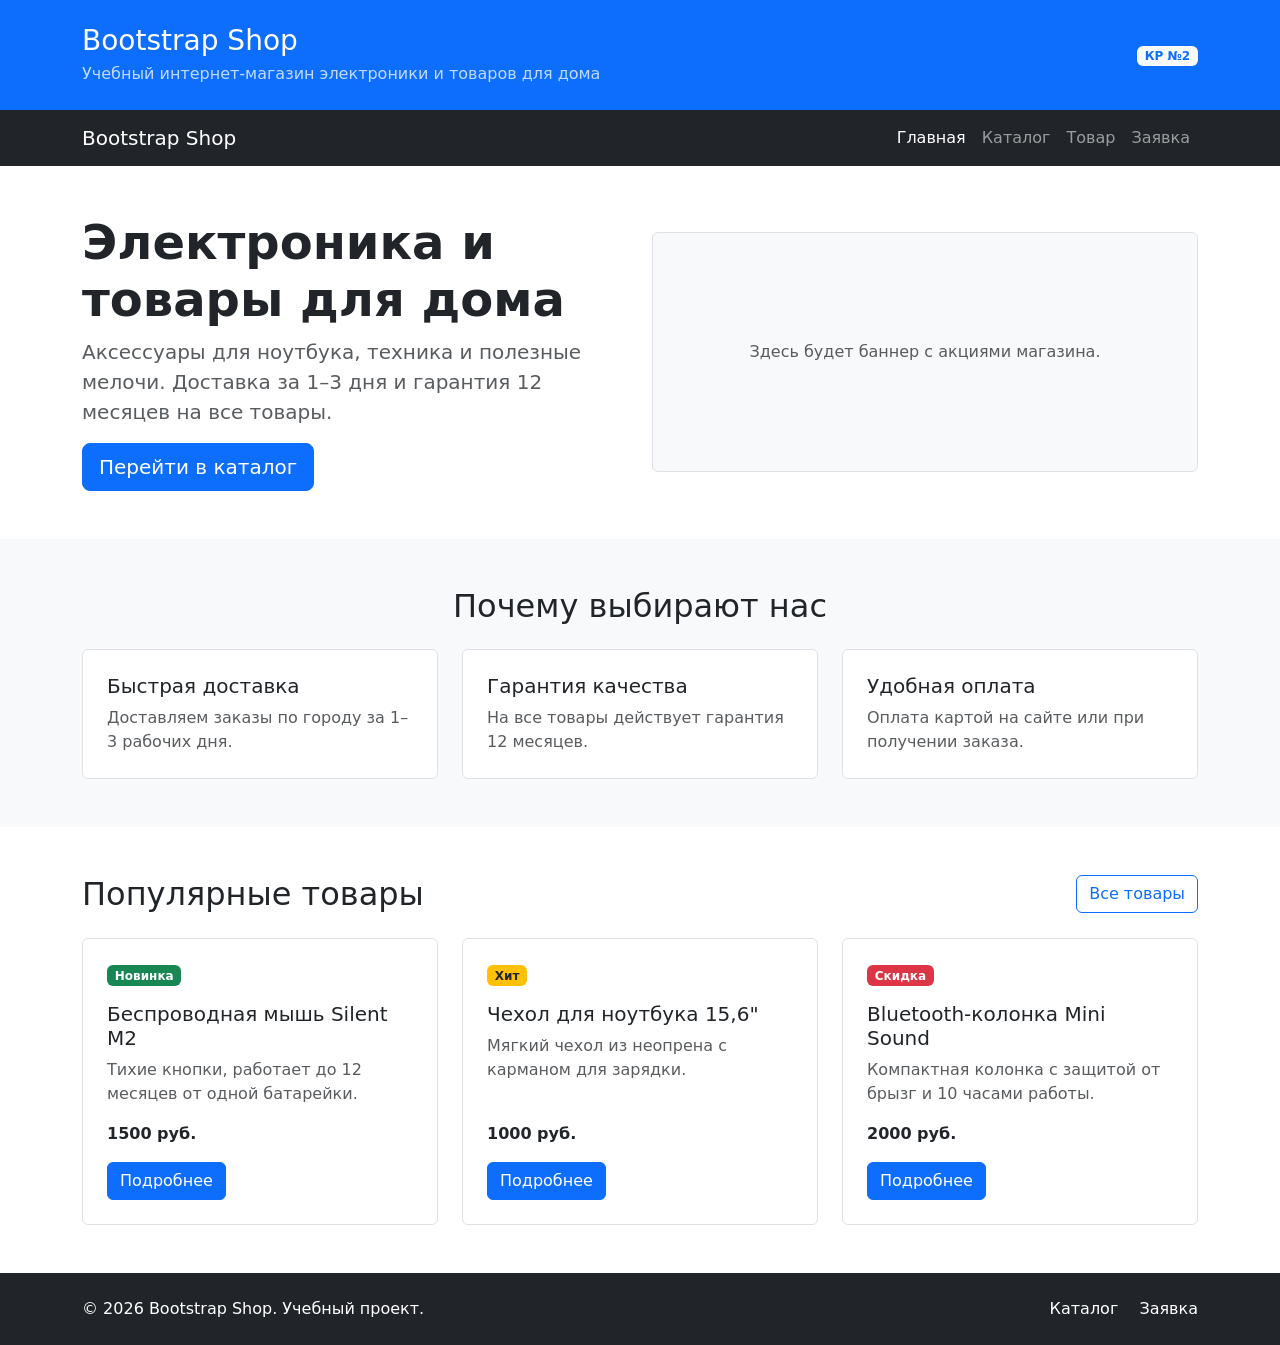
==== index.html @ 1b738519 "feat: create Bootstrap grid homepage" ====
<!DOCTYPE html>
<html lang="ru">
<head>
  <meta charset="UTF-8">
  <meta name="viewport" content="width=device-width, initial-scale=1.0">
  <title>Главная — Bootstrap Shop</title>
  <!-- Bootstrap CSS через CDN -->
  <link
    href="https://cdn.jsdelivr.net/npm/bootstrap@5.3.8/dist/css/bootstrap.min.css"
    rel="stylesheet"
    integrity="sha384-sRIl4kxILFvY47J16cr9ZwB07vP4J8+LH7qKQnuqkuIAvNWLzeN8tE5YBujZqJLB"
    crossorigin="anonymous"
  >
  <!-- Свои стили подключаем после Bootstrap -->
  <link rel="stylesheet" href="css/custom.css">
</head>
<body>
  <!-- Шапка -->
  <header class="bg-primary text-white py-4">
    <div class="container">
      <div class="row align-items-center">
        <div class="col-12 col-md-8">
          <h1 class="h3 mb-1">Bootstrap Shop</h1>
          <p class="mb-0 opacity-75">
            Учебный интернет-магазин электроники и товаров для дома
          </p>
        </div>
        <div class="col-12 col-md-4 text-md-end mt-3 mt-md-0">
          <span class="badge bg-light text-primary">КР №2</span>
        </div>
      </div>
    </div>
  </header>

  <!-- Навигация -->
  <nav class="navbar navbar-expand-lg navbar-dark bg-dark">
    <div class="container">
      <a class="navbar-brand" href="index.html">Bootstrap Shop</a>
      <button
        class="navbar-toggler"
        type="button"
        data-bs-toggle="collapse"
        data-bs-target="#mainNavbar"
        aria-controls="mainNavbar"
        aria-expanded="false"
        aria-label="Переключить навигацию"
      >
        <span class="navbar-toggler-icon"></span>
      </button>
      <div class="collapse navbar-collapse" id="mainNavbar">
        <ul class="navbar-nav ms-auto">
          <li class="nav-item">
            <a class="nav-link active" aria-current="page" href="index.html">Главная</a>
          </li>
          <li class="nav-item">
            <a class="nav-link" href="catalog.html">Каталог</a>
          </li>
          <li class="nav-item">
            <a class="nav-link" href="product.html">Товар</a>
          </li>
          <li class="nav-item">
            <a class="nav-link" href="order.html">Заявка</a>
          </li>
        </ul>
      </div>
    </div>
  </nav>

  <main>
    <!-- Hero-блок: две колонки на больших экранах -->
    <section class="container my-5">
      <div class="row align-items-center g-4">
        <div class="col-12 col-lg-6">
          <h2 class="display-5 fw-bold">Электроника и товары для дома</h2>
          <p class="lead text-muted">
            Аксессуары для ноутбука, техника и полезные мелочи.
            Доставка за 1–3 дня и гарантия 12 месяцев на все товары.
          </p>
          <a class="btn btn-primary btn-lg" href="catalog.html">Перейти в каталог</a>
        </div>
        <div class="col-12 col-lg-6">
          <div class="placeholder-box p-5 bg-light border rounded d-flex align-items-center justify-content-center text-center">
            <p class="mb-0 text-muted">Здесь будет баннер с акциями магазина.</p>
          </div>
        </div>
      </div>
    </section>

    <!-- Преимущества: фон на всю ширину через container-fluid -->
    <section class="container-fluid bg-light py-5 px-0">
      <div class="container">
        <h2 class="text-center mb-4">Почему выбирают нас</h2>
        <div class="row g-4">
          <div class="col-12 col-md-4">
            <div class="p-4 border rounded h-100 bg-white">
              <h3 class="h5">Быстрая доставка</h3>
              <p class="mb-0 text-muted">
                Доставляем заказы по городу за 1–3 рабочих дня.
              </p>
            </div>
          </div>
          <div class="col-12 col-md-4">
            <div class="p-4 border rounded h-100 bg-white">
              <h3 class="h5">Гарантия качества</h3>
              <p class="mb-0 text-muted">
                На все товары действует гарантия 12 месяцев.
              </p>
            </div>
          </div>
          <div class="col-12 col-md-4">
            <div class="p-4 border rounded h-100 bg-white">
              <h3 class="h5">Удобная оплата</h3>
              <p class="mb-0 text-muted">
                Оплата картой на сайте или при получении заказа.
              </p>
            </div>
          </div>
        </div>
      </div>
    </section>

    <!-- Популярные товары: 1, 2 или 3 колонки в зависимости от экрана -->
    <section class="container my-5" id="popular">
      <div class="d-flex flex-wrap gap-2 justify-content-between align-items-center mb-4">
        <h2 class="mb-0">Популярные товары</h2>
        <a class="btn btn-outline-primary" href="catalog.html">Все товары</a>
      </div>
      <div class="row g-4">
        <div class="col-12 col-md-6 col-lg-4">
          <div class="border rounded h-100 p-4 d-flex flex-column">
            <div>
              <span class="badge bg-success mb-3">Новинка</span>
            </div>
            <h3 class="h5">Беспроводная мышь Silent M2</h3>
            <p class="text-muted">
              Тихие кнопки, работает до 12 месяцев от одной батарейки.
            </p>
            <p class="fw-bold mb-3 mt-auto">1500 руб.</p>
            <div>
              <a class="btn btn-primary" href="product.html">Подробнее</a>
            </div>
          </div>
        </div>
        <div class="col-12 col-md-6 col-lg-4">
          <div class="border rounded h-100 p-4 d-flex flex-column">
            <div>
              <span class="badge bg-warning text-dark mb-3">Хит</span>
            </div>
            <h3 class="h5">Чехол для ноутбука 15,6"</h3>
            <p class="text-muted">
              Мягкий чехол из неопрена с карманом для зарядки.
            </p>
            <p class="fw-bold mb-3 mt-auto">1000 руб.</p>
            <div>
              <a class="btn btn-primary" href="product.html">Подробнее</a>
            </div>
          </div>
        </div>
        <div class="col-12 col-md-6 col-lg-4">
          <div class="border rounded h-100 p-4 d-flex flex-column">
            <div>
              <span class="badge bg-danger mb-3">Скидка</span>
            </div>
            <h3 class="h5">Bluetooth-колонка Mini Sound</h3>
            <p class="text-muted">
              Компактная колонка с защитой от брызг и 10 часами работы.
            </p>
            <p class="fw-bold mb-3 mt-auto">2000 руб.</p>
            <div>
              <a class="btn btn-primary" href="product.html">Подробнее</a>
            </div>
          </div>
        </div>
      </div>
    </section>
  </main>

  <!-- Подвал -->
  <footer class="bg-dark text-white py-4 mt-5">
    <div class="container">
      <div class="row align-items-center g-3">
        <div class="col-12 col-md-6">
          <p class="mb-0">&copy; 2026 Bootstrap Shop. Учебный проект.</p>
        </div>
        <div class="col-12 col-md-6 text-md-end">
          <a class="text-white text-decoration-none me-3" href="catalog.html">Каталог</a>
          <a class="text-white text-decoration-none" href="order.html">Заявка</a>
        </div>
      </div>
    </div>
  </footer>

  <!-- Bootstrap JS: нужен для мобильного меню -->
  <script
    src="https://cdn.jsdelivr.net/npm/bootstrap@5.3.8/dist/js/bootstrap.bundle.min.js"
    integrity="sha384-FKyoEForCGlyvwx9Hj09JcYn3nv7wiPVlz7YYwJrWVcXK/BmnVDxM+D2scQbITxI"
    crossorigin="anonymous"
  ></script>
</body>
</html>
---- css/custom.css ----
/* Свои стили: только небольшие правки поверх Bootstrap */

/* Страница не короче экрана */
body {
  min-height: 100vh;
}

/* Высота временного блока вместо картинки */
.placeholder-box {
  min-height: 240px;
}
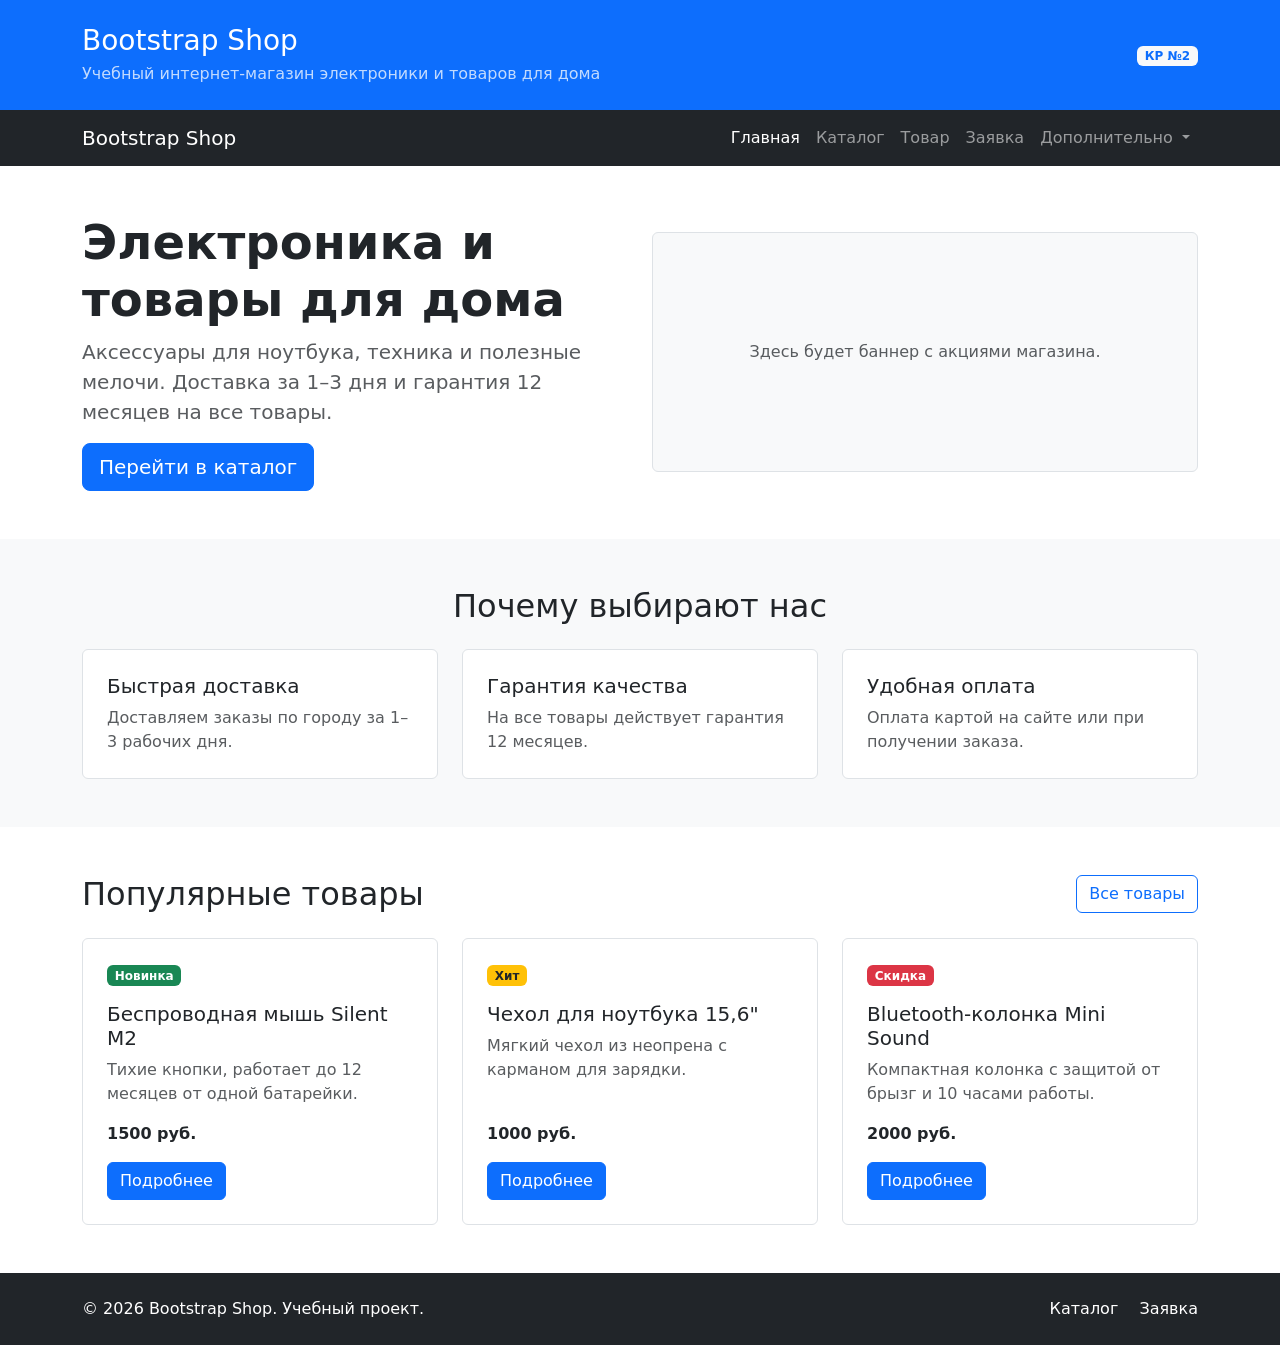
==== commit f436686a: "feat: add Bootstrap components pages" ====
--- a/index.html
+++ b/index.html
@@ -61,6 +61,22 @@
           <li class="nav-item">
             <a class="nav-link" href="order.html">Заявка</a>
           </li>
+          <li class="nav-item dropdown">
+            <a
+              class="nav-link dropdown-toggle"
+              href="#"
+              role="button"
+              data-bs-toggle="dropdown"
+              aria-expanded="false"
+            >
+              Дополнительно
+            </a>
+            <ul class="dropdown-menu dropdown-menu-end">
+              <li><a class="dropdown-item" href="catalog.html">Все товары</a></li>
+              <li><a class="dropdown-item" href="order.html">Оформить заявку</a></li>
+              <li><a class="dropdown-item" href="index.html#popular">Популярное</a></li>
+            </ul>
+          </li>
         </ul>
       </div>
     </div>
@@ -190,7 +206,7 @@
     </div>
   </footer>
 
-  <!-- Bootstrap JS: нужен для мобильного меню -->
+  <!-- Bootstrap JS: нужен для меню и dropdown -->
   <script
     src="https://cdn.jsdelivr.net/npm/bootstrap@5.3.8/dist/js/bootstrap.bundle.min.js"
     integrity="sha384-FKyoEForCGlyvwx9Hj09JcYn3nv7wiPVlz7YYwJrWVcXK/BmnVDxM+D2scQbITxI"
--- a/css/custom.css
+++ b/css/custom.css
@@ -9,3 +9,10 @@
 .placeholder-box {
   min-height: 240px;
 }
+
+/* Картинка в карточке товара: одинаковая высота, рисунок целиком */
+.card-img-top {
+  height: 200px;
+  object-fit: contain;
+  background-color: #eef5ff;
+}
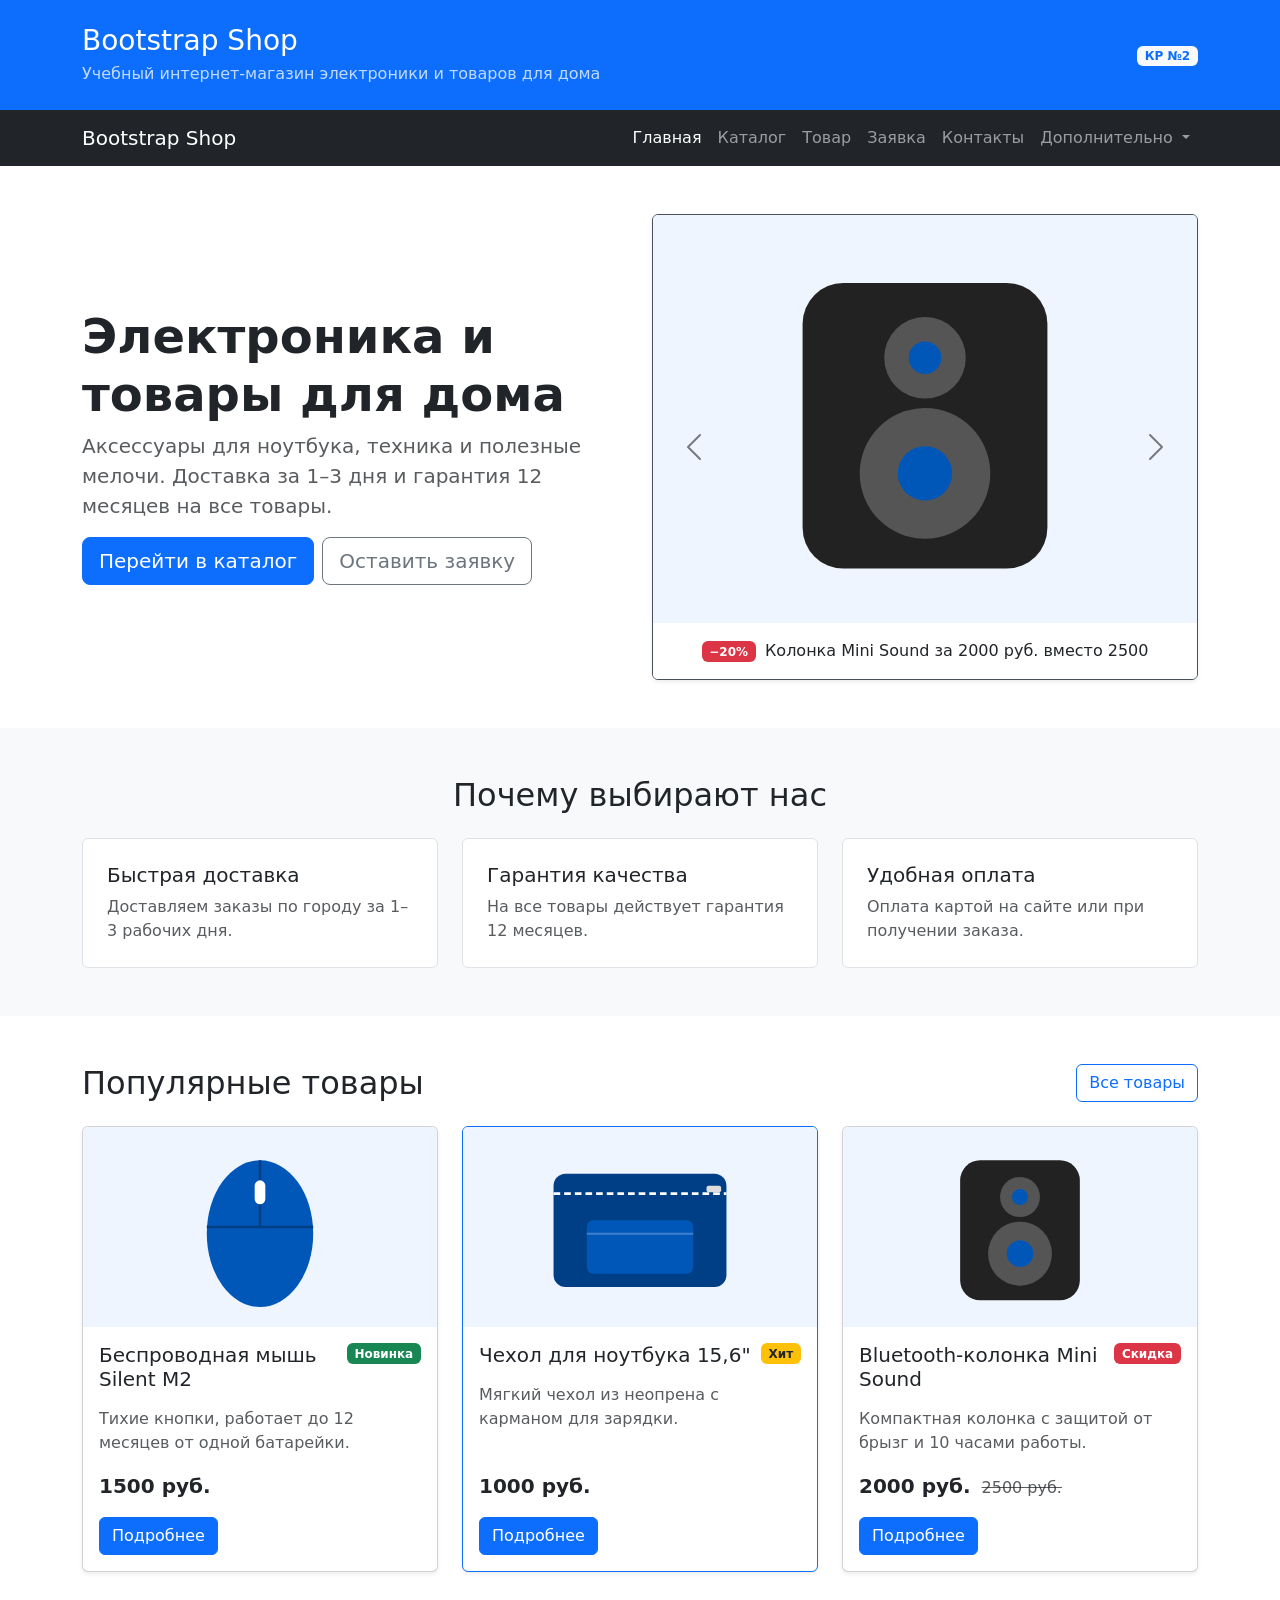
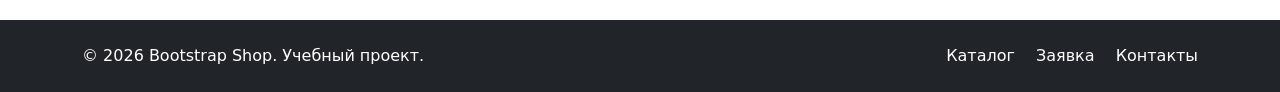
==== commit 1eed2d68: "feat: add local Bootstrap and extra components" ====
--- a/index.html
+++ b/index.html
@@ -4,13 +4,9 @@
   <meta charset="UTF-8">
   <meta name="viewport" content="width=device-width, initial-scale=1.0">
   <title>Главная — Bootstrap Shop</title>
-  <!-- Bootstrap CSS через CDN -->
-  <link
-    href="https://cdn.jsdelivr.net/npm/bootstrap@5.3.8/dist/css/bootstrap.min.css"
-    rel="stylesheet"
-    integrity="sha384-sRIl4kxILFvY47J16cr9ZwB07vP4J8+LH7qKQnuqkuIAvNWLzeN8tE5YBujZqJLB"
-    crossorigin="anonymous"
-  >
+  <link rel="icon" href="images/favicon.svg" type="image/svg+xml">
+  <!-- Bootstrap подключён локально из папки vendor -->
+  <link rel="stylesheet" href="vendor/bootstrap/css/bootstrap.min.css">
   <!-- Свои стили подключаем после Bootstrap -->
   <link rel="stylesheet" href="css/custom.css">
 </head>
@@ -61,6 +57,9 @@
           <li class="nav-item">
             <a class="nav-link" href="order.html">Заявка</a>
           </li>
+          <li class="nav-item">
+            <a class="nav-link" href="contacts.html">Контакты</a>
+          </li>
           <li class="nav-item dropdown">
             <a
               class="nav-link dropdown-toggle"
@@ -83,7 +82,7 @@
   </nav>
 
   <main>
-    <!-- Hero-блок: две колонки на больших экранах -->
+    <!-- Hero-блок: текст и карусель с акциями -->
     <section class="container my-5">
       <div class="row align-items-center g-4">
         <div class="col-12 col-lg-6">
@@ -92,11 +91,50 @@
             Аксессуары для ноутбука, техника и полезные мелочи.
             Доставка за 1–3 дня и гарантия 12 месяцев на все товары.
           </p>
-          <a class="btn btn-primary btn-lg" href="catalog.html">Перейти в каталог</a>
+          <div class="d-flex flex-wrap gap-2">
+            <a class="btn btn-primary btn-lg" href="catalog.html">Перейти в каталог</a>
+            <a class="btn btn-outline-secondary btn-lg" href="order.html">Оставить заявку</a>
+          </div>
         </div>
         <div class="col-12 col-lg-6">
-          <div class="placeholder-box p-5 bg-light border rounded d-flex align-items-center justify-content-center text-center">
-            <p class="mb-0 text-muted">Здесь будет баннер с акциями магазина.</p>
+          <!-- Карусель: компонент carousel, тёмные стрелки через data-bs-theme -->
+          <div
+            id="promoCarousel"
+            class="carousel slide border rounded overflow-hidden shadow-sm"
+            data-bs-ride="carousel"
+            data-bs-theme="dark"
+          >
+            <div class="carousel-inner">
+              <div class="carousel-item active">
+                <img src="images/speaker.svg" class="d-block w-100 h-auto" alt="Bluetooth-колонка Mini Sound" width="400" height="300">
+                <div class="bg-white text-center p-3">
+                  <span class="badge bg-danger me-1">−20%</span>
+                  Колонка Mini Sound за 2000 руб. вместо 2500
+                </div>
+              </div>
+              <div class="carousel-item">
+                <img src="images/mouse.svg" class="d-block w-100 h-auto" alt="Беспроводная мышь Silent M2" width="400" height="300">
+                <div class="bg-white text-center p-3">
+                  <span class="badge bg-success me-1">Новинка</span>
+                  Тихая мышь Silent M2 уже в продаже
+                </div>
+              </div>
+              <div class="carousel-item">
+                <img src="images/humidifier.svg" class="d-block w-100 h-auto" alt="Увлажнитель воздуха Cloud" width="400" height="300">
+                <div class="bg-white text-center p-3">
+                  <span class="badge bg-danger me-1">−20%</span>
+                  Увлажнитель Cloud за 2200 руб. вместо 2800
+                </div>
+              </div>
+            </div>
+            <button class="carousel-control-prev" type="button" data-bs-target="#promoCarousel" data-bs-slide="prev">
+              <span class="carousel-control-prev-icon" aria-hidden="true"></span>
+              <span class="visually-hidden">Предыдущий слайд</span>
+            </button>
+            <button class="carousel-control-next" type="button" data-bs-target="#promoCarousel" data-bs-slide="next">
+              <span class="carousel-control-next-icon" aria-hidden="true"></span>
+              <span class="visually-hidden">Следующий слайд</span>
+            </button>
           </div>
         </div>
       </div>
@@ -143,47 +181,59 @@
       </div>
       <div class="row g-4">
         <div class="col-12 col-md-6 col-lg-4">
-          <div class="border rounded h-100 p-4 d-flex flex-column">
-            <div>
-              <span class="badge bg-success mb-3">Новинка</span>
-            </div>
-            <h3 class="h5">Беспроводная мышь Silent M2</h3>
-            <p class="text-muted">
-              Тихие кнопки, работает до 12 месяцев от одной батарейки.
-            </p>
-            <p class="fw-bold mb-3 mt-auto">1500 руб.</p>
-            <div>
-              <a class="btn btn-primary" href="product.html">Подробнее</a>
+          <div class="card product-card h-100 shadow-sm">
+            <img src="images/mouse.svg" class="card-img-top" alt="Беспроводная мышь" width="400" height="300">
+            <div class="card-body d-flex flex-column">
+              <div class="d-flex justify-content-between align-items-start gap-2 mb-3">
+                <h3 class="card-title h5 mb-0">Беспроводная мышь Silent M2</h3>
+                <span class="badge bg-success">Новинка</span>
+              </div>
+              <p class="card-text text-muted">
+                Тихие кнопки, работает до 12 месяцев от одной батарейки.
+              </p>
+              <p class="fw-bold fs-5 mt-auto">1500 руб.</p>
+              <div>
+                <a class="btn btn-primary" href="product.html">Подробнее</a>
+              </div>
             </div>
           </div>
         </div>
         <div class="col-12 col-md-6 col-lg-4">
-          <div class="border rounded h-100 p-4 d-flex flex-column">
-            <div>
-              <span class="badge bg-warning text-dark mb-3">Хит</span>
-            </div>
-            <h3 class="h5">Чехол для ноутбука 15,6"</h3>
-            <p class="text-muted">
-              Мягкий чехол из неопрена с карманом для зарядки.
-            </p>
-            <p class="fw-bold mb-3 mt-auto">1000 руб.</p>
-            <div>
-              <a class="btn btn-primary" href="product.html">Подробнее</a>
+          <div class="card product-card h-100 shadow-sm border-primary">
+            <img src="images/laptop-sleeve.svg" class="card-img-top" alt="Чехол для ноутбука" width="400" height="300">
+            <div class="card-body d-flex flex-column">
+              <div class="d-flex justify-content-between align-items-start gap-2 mb-3">
+                <h3 class="card-title h5 mb-0">Чехол для ноутбука 15,6"</h3>
+                <span class="badge bg-warning text-dark">Хит</span>
+              </div>
+              <p class="card-text text-muted">
+                Мягкий чехол из неопрена с карманом для зарядки.
+              </p>
+              <p class="fw-bold fs-5 mt-auto">1000 руб.</p>
+              <div>
+                <a class="btn btn-primary" href="product.html">Подробнее</a>
+              </div>
             </div>
           </div>
         </div>
         <div class="col-12 col-md-6 col-lg-4">
-          <div class="border rounded h-100 p-4 d-flex flex-column">
-            <div>
-              <span class="badge bg-danger mb-3">Скидка</span>
-            </div>
-            <h3 class="h5">Bluetooth-колонка Mini Sound</h3>
-            <p class="text-muted">
-              Компактная колонка с защитой от брызг и 10 часами работы.
-            </p>
-            <p class="fw-bold mb-3 mt-auto">2000 руб.</p>
-            <div>
-              <a class="btn btn-primary" href="product.html">Подробнее</a>
+          <div class="card product-card h-100 shadow-sm">
+            <img src="images/speaker.svg" class="card-img-top" alt="Bluetooth-колонка" width="400" height="300">
+            <div class="card-body d-flex flex-column">
+              <div class="d-flex justify-content-between align-items-start gap-2 mb-3">
+                <h3 class="card-title h5 mb-0">Bluetooth-колонка Mini Sound</h3>
+                <span class="badge bg-danger">Скидка</span>
+              </div>
+              <p class="card-text text-muted">
+                Компактная колонка с защитой от брызг и 10 часами работы.
+              </p>
+              <p class="fw-bold fs-5 mt-auto">
+                2000 руб.
+                <del class="fs-6 fw-normal text-muted ms-1">2500 руб.</del>
+              </p>
+              <div>
+                <a class="btn btn-primary" href="product.html">Подробнее</a>
+              </div>
             </div>
           </div>
         </div>
@@ -200,17 +250,14 @@
         </div>
         <div class="col-12 col-md-6 text-md-end">
           <a class="text-white text-decoration-none me-3" href="catalog.html">Каталог</a>
-          <a class="text-white text-decoration-none" href="order.html">Заявка</a>
+          <a class="text-white text-decoration-none me-3" href="order.html">Заявка</a>
+          <a class="text-white text-decoration-none" href="contacts.html">Контакты</a>
         </div>
       </div>
     </div>
   </footer>
 
-  <!-- Bootstrap JS: нужен для меню и dropdown -->
-  <script
-    src="https://cdn.jsdelivr.net/npm/bootstrap@5.3.8/dist/js/bootstrap.bundle.min.js"
-    integrity="sha384-FKyoEForCGlyvwx9Hj09JcYn3nv7wiPVlz7YYwJrWVcXK/BmnVDxM+D2scQbITxI"
-    crossorigin="anonymous"
-  ></script>
+  <!-- Bootstrap JS подключён локально: меню, dropdown, карусель -->
+  <script src="vendor/bootstrap/js/bootstrap.bundle.min.js"></script>
 </body>
 </html>
--- a/css/custom.css
+++ b/css/custom.css
@@ -3,11 +3,6 @@
 /* Страница не короче экрана */
 body {
   min-height: 100vh;
-}
-
-/* Высота временного блока вместо картинки */
-.placeholder-box {
-  min-height: 240px;
 }
 
 /* Картинка в карточке товара: одинаковая высота, рисунок целиком */
@@ -16,3 +11,13 @@
   object-fit: contain;
   background-color: #eef5ff;
 }
+
+/* Карточка товара немного поднимается при наведении */
+.product-card {
+  transition: transform 0.2s, box-shadow 0.2s;
+}
+
+.product-card:hover {
+  transform: translateY(-4px);
+  box-shadow: 0 0.5rem 1rem rgba(0, 0, 0, 0.15) !important;
+}
